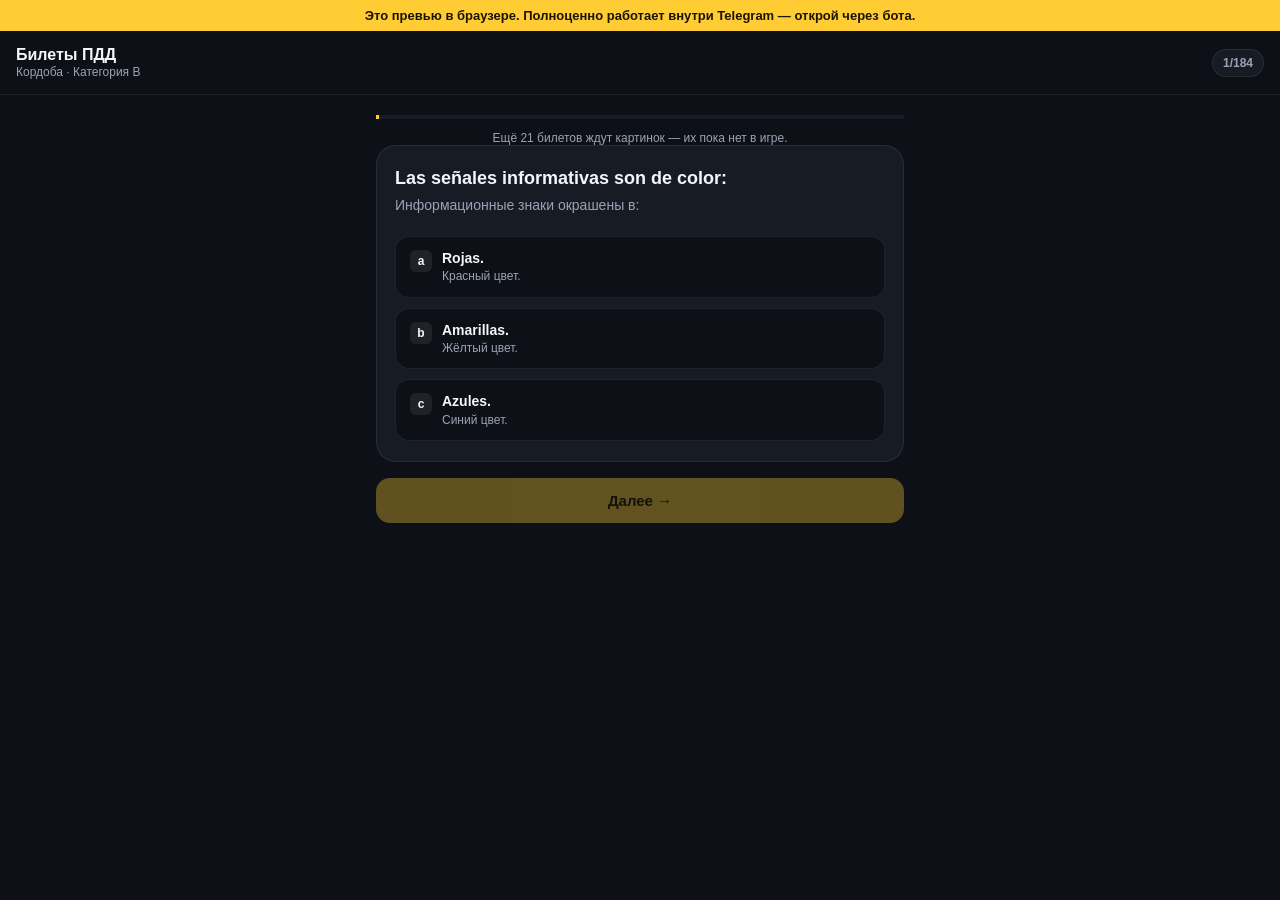
==== index.html @ e008b852 "Initial commit: Córdoba category B driving-exam quiz Mini App Standalone Telegram Mini App migrated " ====
<!doctype html>
<html lang="ru">
<head>
<meta charset="UTF-8" />
<meta name="viewport" content="width=device-width, initial-scale=1, viewport-fit=cover" />
<title>Билеты ПДД — Кордоба, категория B</title>
<meta name="description" content="Квиз для подготовки к теоретическому экзамену на права категории B в Кордобе, Аргентина" />
<link rel="icon" href="data:image/svg+xml,<svg xmlns=%22http://www.w3.org/2000/svg%22 viewBox=%220 0 100 100%22><text y=%22.9em%22 font-size=%2290%22>🚦</text></svg>" />
<link rel="stylesheet" href="styles.css" />
<script src="https://telegram.org/js/telegram-web-app.js"></script>
</head>
<body>

<div class="tg-banner" id="tgBanner" hidden>
  Это превью в браузере. Полноценно работает внутри Telegram — открой через бота.
</div>

<header class="topbar">
  <div class="title">
    <strong>Билеты ПДД</strong>
    <span>Кордоба · Категория B</span>
  </div>
  <div class="progress-pill" id="progressPill">1/8</div>
</header>

<main>
  <div class="progress-track"><div class="progress-fill" id="progressFill"></div></div>
  <p class="pending-note" id="pendingImages" hidden></p>

  <section id="quizScreen" class="quiz-screen">
    <div class="card" id="questionCard">
      <p class="q-es" id="qEs"></p>
      <p class="q-ru" id="qRu"></p>
      <div class="options" id="options"></div>
      <p class="note" id="note" hidden></p>
    </div>
    <button class="next-btn" id="nextBtn" disabled>Далее →</button>
  </section>

  <section id="resultScreen" class="result-screen" hidden>
    <div class="result-emoji" id="resultEmoji">🎉</div>
    <h1 id="resultScore">8 / 8</h1>
    <p id="resultText">Отлично! Можно идти сдавать.</p>
    <div class="result-actions">
      <button id="retryWrongBtn" hidden>Повторить ошибки</button>
      <button id="restartBtn">Пройти заново</button>
    </div>
    <div class="review" id="review"></div>
  </section>
</main>

<script src="questions.js"></script>
<script src="app.js"></script>
</body>
</html>
---- styles.css ----
:root {
  --bg: #0d1017;
  --card: #171b24;
  --text: #f4f6fa;
  --text-hint: #9aa3b5;
  --accent: #ffcc33;
  --accent-text: #1a1400;
  --ok: #33cc7a;
  --bad: #ff5a5f;
  --border: rgba(255, 255, 255, 0.08);
  --safe-top: env(safe-area-inset-top, 0px);
  --safe-bottom: env(safe-area-inset-bottom, 0px);
}

* { box-sizing: border-box; }

html, body {
  margin: 0;
  background: var(--bg);
  color: var(--text);
  font-family: -apple-system, BlinkMacSystemFont, "SF Pro Text", "Segoe UI", Roboto, sans-serif;
  -webkit-font-smoothing: antialiased;
}

body { padding-bottom: calc(24px + var(--safe-bottom)); }

.topbar {
  position: sticky;
  top: 0;
  z-index: 10;
  display: flex;
  align-items: center;
  gap: 12px;
  padding: calc(14px + var(--safe-top)) 16px 14px;
  background: var(--bg);
  border-bottom: 1px solid var(--border);
}
.tg-banner {
  background: var(--accent);
  color: var(--accent-text);
  font-size: 13px;
  font-weight: 600;
  text-align: center;
  padding: 8px 16px;
}
.tg-banner[hidden] { display: none; }
.title { display: flex; flex-direction: column; flex: 1; line-height: 1.25; }
.title strong { font-size: 16px; }
.title span { font-size: 12px; color: var(--text-hint); }
.progress-pill {
  background: var(--card);
  border: 1px solid var(--border);
  color: var(--text-hint);
  font-size: 12px;
  font-weight: 700;
  padding: 6px 10px;
  border-radius: 999px;
  flex: none;
}

.progress-track {
  height: 4px;
  background: var(--card);
}
.progress-fill {
  height: 100%;
  background: var(--accent);
  width: 12.5%;
  transition: width 0.25s ease;
}

main { padding: 20px 16px 0; max-width: 560px; margin: 0 auto; }

.pending-note {
  margin: 12px 0 0;
  font-size: 12px;
  color: var(--text-hint);
  text-align: center;
}
.pending-note[hidden] { display: none; }

.card {
  background: var(--card);
  border: 1px solid var(--border);
  border-radius: 20px;
  padding: 20px 18px;
}

.q-es {
  margin: 0 0 6px;
  font-size: 18px;
  font-weight: 700;
  line-height: 1.35;
}
.q-ru {
  margin: 0 0 20px;
  font-size: 14px;
  color: var(--text-hint);
  line-height: 1.4;
}

.options { display: flex; flex-direction: column; gap: 10px; }

.option {
  display: flex;
  align-items: flex-start;
  gap: 10px;
  text-align: left;
  background: var(--bg);
  border: 1px solid var(--border);
  color: var(--text);
  border-radius: 14px;
  padding: 12px 14px;
  font: inherit;
}
.option .key {
  flex: none;
  width: 22px;
  height: 22px;
  border-radius: 6px;
  background: var(--border);
  color: var(--text);
  font-weight: 700;
  font-size: 12px;
  display: flex;
  align-items: center;
  justify-content: center;
  margin-top: 1px;
}
.option .txt { display: flex; flex-direction: column; gap: 2px; }
.option .es { font-size: 14px; font-weight: 600; line-height: 1.3; }
.option .ru { font-size: 12px; color: var(--text-hint); line-height: 1.3; }

.option.correct { border-color: var(--ok); background: rgba(51, 204, 122, 0.12); }
.option.correct .key { background: var(--ok); color: #08210f; }
.option.wrong { border-color: var(--bad); background: rgba(255, 90, 95, 0.12); }
.option.wrong .key { background: var(--bad); color: #2a0405; }
.option:disabled { opacity: 0.75; }

.note {
  margin: 16px 0 0;
  font-size: 12px;
  color: var(--text-hint);
  background: var(--bg);
  border: 1px dashed var(--border);
  border-radius: 10px;
  padding: 10px 12px;
}

.next-btn {
  width: 100%;
  margin-top: 16px;
  background: var(--accent);
  color: var(--accent-text);
  border: none;
  font-weight: 800;
  font-size: 15px;
  padding: 14px;
  border-radius: 14px;
}
.next-btn:disabled { opacity: 0.35; }

.result-screen { text-align: center; padding-top: 24px; }
.result-emoji { font-size: 56px; }
.result-screen h1 { margin: 8px 0 4px; font-size: 32px; }
.result-screen p { color: var(--text-hint); margin: 0 0 20px; }
.result-actions { display: flex; gap: 10px; justify-content: center; flex-wrap: wrap; }
.result-actions button {
  border: none;
  font-weight: 700;
  font-size: 14px;
  padding: 12px 18px;
  border-radius: 12px;
}
#restartBtn { background: var(--card); color: var(--text); border: 1px solid var(--border); }
#retryWrongBtn { background: var(--accent); color: var(--accent-text); }

.review { text-align: left; margin-top: 28px; display: flex; flex-direction: column; gap: 12px; }
.review-item {
  background: var(--card);
  border: 1px solid var(--border);
  border-radius: 14px;
  padding: 12px 14px;
}
.review-item .q { font-size: 13px; font-weight: 700; margin-bottom: 6px; }
.review-item .a { font-size: 12px; color: var(--text-hint); }
.review-item .a.wrong { color: var(--bad); }
.review-item .a.right { color: var(--ok); }
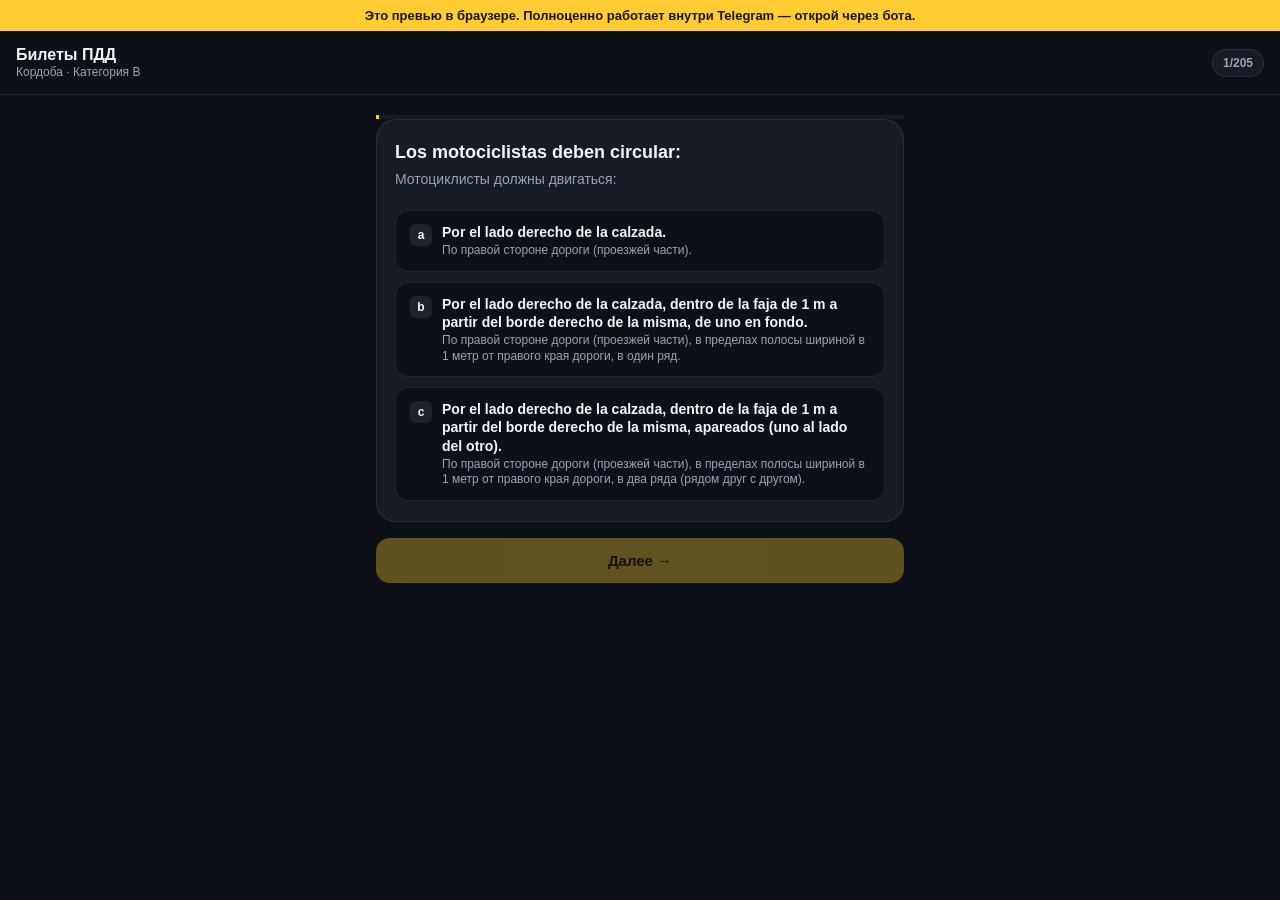
==== commit 21df02e5: "Fill in all 21 image-dependent questions from the uploaded PDF Extracted the missing sign/diagram im" ====
--- a/index.html
+++ b/index.html
@@ -29,6 +29,7 @@
 
   <section id="quizScreen" class="quiz-screen">
     <div class="card" id="questionCard">
+      <img class="q-image" id="qImage" alt="" hidden />
       <p class="q-es" id="qEs"></p>
       <p class="q-ru" id="qRu"></p>
       <div class="options" id="options"></div>
--- a/styles.css
+++ b/styles.css
@@ -86,6 +86,25 @@
   padding: 20px 18px;
 }
 
+.q-image {
+  display: block;
+  max-width: 220px;
+  width: 100%;
+  margin: 0 auto 16px;
+  border-radius: 12px;
+  background: #fff;
+}
+.q-image[hidden] { display: none; }
+
+.option-image {
+  display: block;
+  max-width: 96px;
+  width: 100%;
+  border-radius: 8px;
+  background: #fff;
+  margin-bottom: 4px;
+}
+
 .q-es {
   margin: 0 0 6px;
   font-size: 18px;
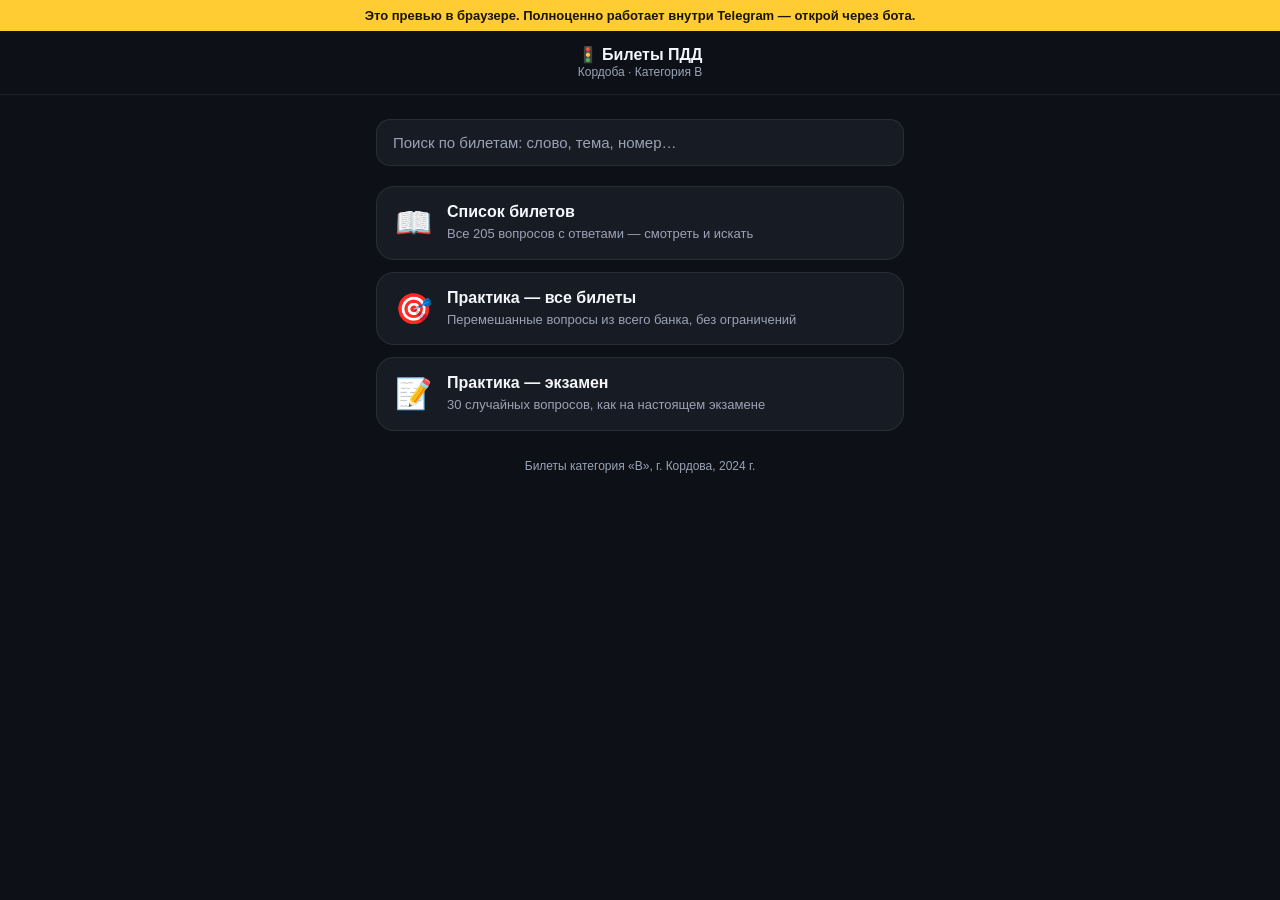
==== commit bc542d57: "Add home page with search, ticket browser, and exam practice mode Restructure the site around a prop" ====
--- a/index.html
+++ b/index.html
@@ -4,7 +4,7 @@
 <meta charset="UTF-8" />
 <meta name="viewport" content="width=device-width, initial-scale=1, viewport-fit=cover" />
 <title>Билеты ПДД — Кордоба, категория B</title>
-<meta name="description" content="Квиз для подготовки к теоретическому экзамену на права категории B в Кордобе, Аргентина" />
+<meta name="description" content="Подготовка к теоретическому экзамену на права категории B в Кордобе, Аргентина: список билетов, поиск и практика" />
 <link rel="icon" href="data:image/svg+xml,<svg xmlns=%22http://www.w3.org/2000/svg%22 viewBox=%220 0 100 100%22><text y=%22.9em%22 font-size=%2290%22>🚦</text></svg>" />
 <link rel="stylesheet" href="styles.css" />
 <script src="https://telegram.org/js/telegram-web-app.js"></script>
@@ -15,42 +15,47 @@
   Это превью в браузере. Полноценно работает внутри Telegram — открой через бота.
 </div>
 
-<header class="topbar">
+<header class="topbar home-topbar">
   <div class="title">
-    <strong>Билеты ПДД</strong>
+    <strong>🚦 Билеты ПДД</strong>
     <span>Кордоба · Категория B</span>
   </div>
-  <div class="progress-pill" id="progressPill">1/8</div>
 </header>
 
-<main>
-  <div class="progress-track"><div class="progress-fill" id="progressFill"></div></div>
-  <p class="pending-note" id="pendingImages" hidden></p>
+<main class="home-main">
+  <form class="search-bar" id="homeSearchForm">
+    <input id="homeSearchInput" type="search" inputmode="search" placeholder="Поиск по билетам: слово, тема, номер…" autocomplete="off" />
+  </form>
 
-  <section id="quizScreen" class="quiz-screen">
-    <div class="card" id="questionCard">
-      <img class="q-image" id="qImage" alt="" hidden />
-      <p class="q-es" id="qEs"></p>
-      <p class="q-ru" id="qRu"></p>
-      <div class="options" id="options"></div>
-      <p class="note" id="note" hidden></p>
-    </div>
-    <button class="next-btn" id="nextBtn" disabled>Далее →</button>
-  </section>
+  <div class="home-cards">
+    <a class="home-card" href="browse.html">
+      <span class="home-card-emoji">📖</span>
+      <span class="home-card-body">
+        <strong>Список билетов</strong>
+        <span>Все 205 вопросов с ответами — смотреть и искать</span>
+      </span>
+    </a>
 
-  <section id="resultScreen" class="result-screen" hidden>
-    <div class="result-emoji" id="resultEmoji">🎉</div>
-    <h1 id="resultScore">8 / 8</h1>
-    <p id="resultText">Отлично! Можно идти сдавать.</p>
-    <div class="result-actions">
-      <button id="retryWrongBtn" hidden>Повторить ошибки</button>
-      <button id="restartBtn">Пройти заново</button>
-    </div>
-    <div class="review" id="review"></div>
-  </section>
+    <a class="home-card" href="practice.html?mode=all">
+      <span class="home-card-emoji">🎯</span>
+      <span class="home-card-body">
+        <strong>Практика — все билеты</strong>
+        <span>Перемешанные вопросы из всего банка, без ограничений</span>
+      </span>
+    </a>
+
+    <a class="home-card" href="practice.html?mode=exam">
+      <span class="home-card-emoji">📝</span>
+      <span class="home-card-body">
+        <strong>Практика — экзамен</strong>
+        <span>30 случайных вопросов, как на настоящем экзамене</span>
+      </span>
+    </a>
+  </div>
+
+  <p class="home-footer">Билеты категория «B», г. Кордова, 2024 г.</p>
 </main>
 
-<script src="questions.js"></script>
-<script src="app.js"></script>
+<script src="home.js"></script>
 </body>
 </html>
--- a/styles.css
+++ b/styles.css
@@ -44,6 +44,19 @@
   padding: 8px 16px;
 }
 .tg-banner[hidden] { display: none; }
+.back {
+  color: var(--text);
+  text-decoration: none;
+  font-size: 20px;
+  width: 32px;
+  height: 32px;
+  display: flex;
+  align-items: center;
+  justify-content: center;
+  background: var(--card);
+  border-radius: 10px;
+  flex: none;
+}
 .title { display: flex; flex-direction: column; flex: 1; line-height: 1.25; }
 .title strong { font-size: 16px; }
 .title span { font-size: 12px; color: var(--text-hint); }
@@ -78,6 +91,18 @@
   text-align: center;
 }
 .pending-note[hidden] { display: none; }
+
+.exam-rule {
+  margin: 12px 0 0;
+  font-size: 12px;
+  font-weight: 600;
+  color: var(--accent-text);
+  background: var(--accent);
+  border-radius: 10px;
+  padding: 8px 12px;
+  text-align: center;
+}
+.exam-rule[hidden] { display: none; }
 
 .card {
   background: var(--card);
@@ -205,3 +230,109 @@
 .review-item .a { font-size: 12px; color: var(--text-hint); }
 .review-item .a.wrong { color: var(--bad); }
 .review-item .a.right { color: var(--ok); }
+
+/* ===== Home page ===== */
+.home-topbar { justify-content: center; text-align: center; }
+.home-topbar .title { align-items: center; flex: none; }
+
+.home-main {
+  padding: 20px 16px 32px;
+  max-width: 560px;
+  margin: 0 auto;
+}
+
+.search-bar { margin: 4px 0 20px; }
+.search-bar input {
+  width: 100%;
+  background: var(--card);
+  border: 1px solid var(--border);
+  color: var(--text);
+  font: inherit;
+  font-size: 15px;
+  padding: 14px 16px;
+  border-radius: 14px;
+}
+.search-bar input::placeholder { color: var(--text-hint); }
+.search-bar input:focus { outline: 2px solid var(--accent); outline-offset: -1px; }
+
+.home-cards { display: flex; flex-direction: column; gap: 12px; }
+
+.home-card {
+  display: flex;
+  align-items: center;
+  gap: 14px;
+  background: var(--card);
+  border: 1px solid var(--border);
+  border-radius: 18px;
+  padding: 16px;
+  text-decoration: none;
+  color: var(--text);
+}
+.home-card-emoji { font-size: 30px; flex: none; width: 40px; text-align: center; }
+.home-card-body { display: flex; flex-direction: column; gap: 4px; }
+.home-card-body strong { font-size: 16px; }
+.home-card-body span { font-size: 13px; color: var(--text-hint); line-height: 1.35; }
+
+.home-footer {
+  margin: 28px 0 0;
+  text-align: center;
+  font-size: 12px;
+  color: var(--text-hint);
+}
+
+/* ===== Browse / ticket list page ===== */
+.browse-main {
+  padding: 16px 16px 32px;
+  max-width: 640px;
+  margin: 0 auto;
+}
+.browse-main .search-bar { margin-bottom: 16px; }
+
+.search-empty {
+  text-align: center;
+  color: var(--text-hint);
+  font-size: 14px;
+  padding: 24px 0;
+}
+.search-empty[hidden] { display: none; }
+
+.ticket-list { display: flex; flex-direction: column; gap: 14px; }
+
+.ticket-card {
+  background: var(--card);
+  border: 1px solid var(--border);
+  border-radius: 18px;
+  padding: 16px 16px 14px;
+}
+.ticket-card[hidden] { display: none; }
+
+.ticket-num {
+  font-size: 11px;
+  font-weight: 700;
+  color: var(--text-hint);
+  margin-bottom: 8px;
+  letter-spacing: 0.02em;
+}
+
+.b-options { display: flex; flex-direction: column; gap: 8px; margin-top: 12px; }
+.b-option {
+  display: flex;
+  align-items: flex-start;
+  gap: 10px;
+  background: var(--bg);
+  border: 1px solid var(--border);
+  border-radius: 12px;
+  padding: 10px 12px;
+}
+.b-option.b-correct { border-color: var(--ok); background: rgba(51, 204, 122, 0.1); }
+.b-option .key {
+  flex: none;
+  font-weight: 700;
+  font-size: 12px;
+  color: var(--text-hint);
+  min-width: 18px;
+}
+.b-option.b-correct .key { color: var(--ok); }
+.b-option .txt { display: flex; flex-direction: column; gap: 2px; }
+.b-option .es { font-size: 13px; font-weight: 600; line-height: 1.3; }
+.b-option .ru { font-size: 12px; color: var(--text-hint); line-height: 1.3; }
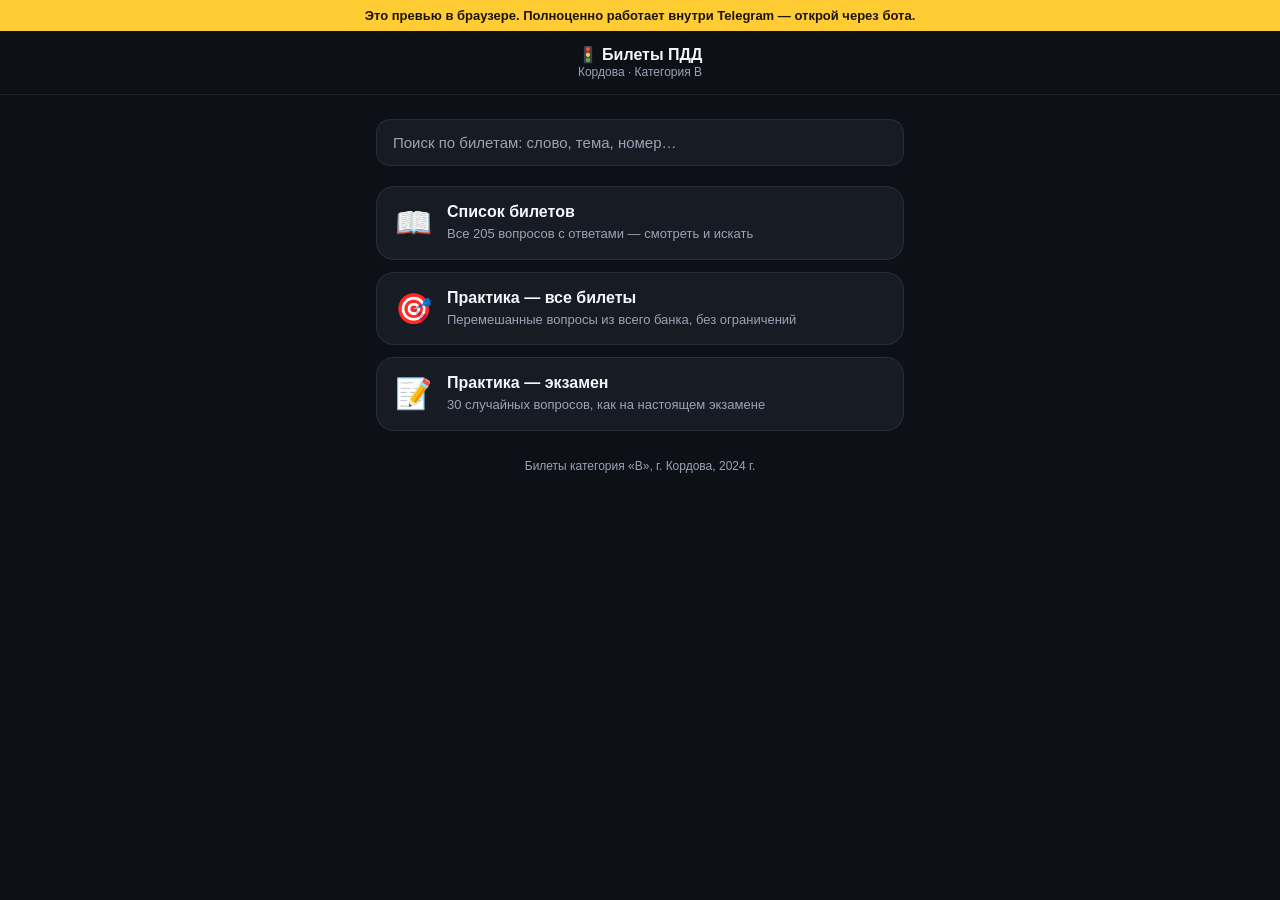
==== commit 629ffda2: "Fix Córdoba spelling: Кордоба -> Кордова everywhere The question bank (from the user's own source PD" ====
--- a/index.html
+++ b/index.html
@@ -3,8 +3,8 @@
 <head>
 <meta charset="UTF-8" />
 <meta name="viewport" content="width=device-width, initial-scale=1, viewport-fit=cover" />
-<title>Билеты ПДД — Кордоба, категория B</title>
-<meta name="description" content="Подготовка к теоретическому экзамену на права категории B в Кордобе, Аргентина: список билетов, поиск и практика" />
+<title>Билеты ПДД — Кордова, категория B</title>
+<meta name="description" content="Подготовка к теоретическому экзамену на права категории B в Кордове, Аргентина: список билетов, поиск и практика" />
 <link rel="icon" href="data:image/svg+xml,<svg xmlns=%22http://www.w3.org/2000/svg%22 viewBox=%220 0 100 100%22><text y=%22.9em%22 font-size=%2290%22>🚦</text></svg>" />
 <link rel="stylesheet" href="styles.css" />
 <script src="https://telegram.org/js/telegram-web-app.js"></script>
@@ -18,7 +18,7 @@
 <header class="topbar home-topbar">
   <div class="title">
     <strong>🚦 Билеты ПДД</strong>
-    <span>Кордоба · Категория B</span>
+    <span>Кордова · Категория B</span>
   </div>
 </header>
 
